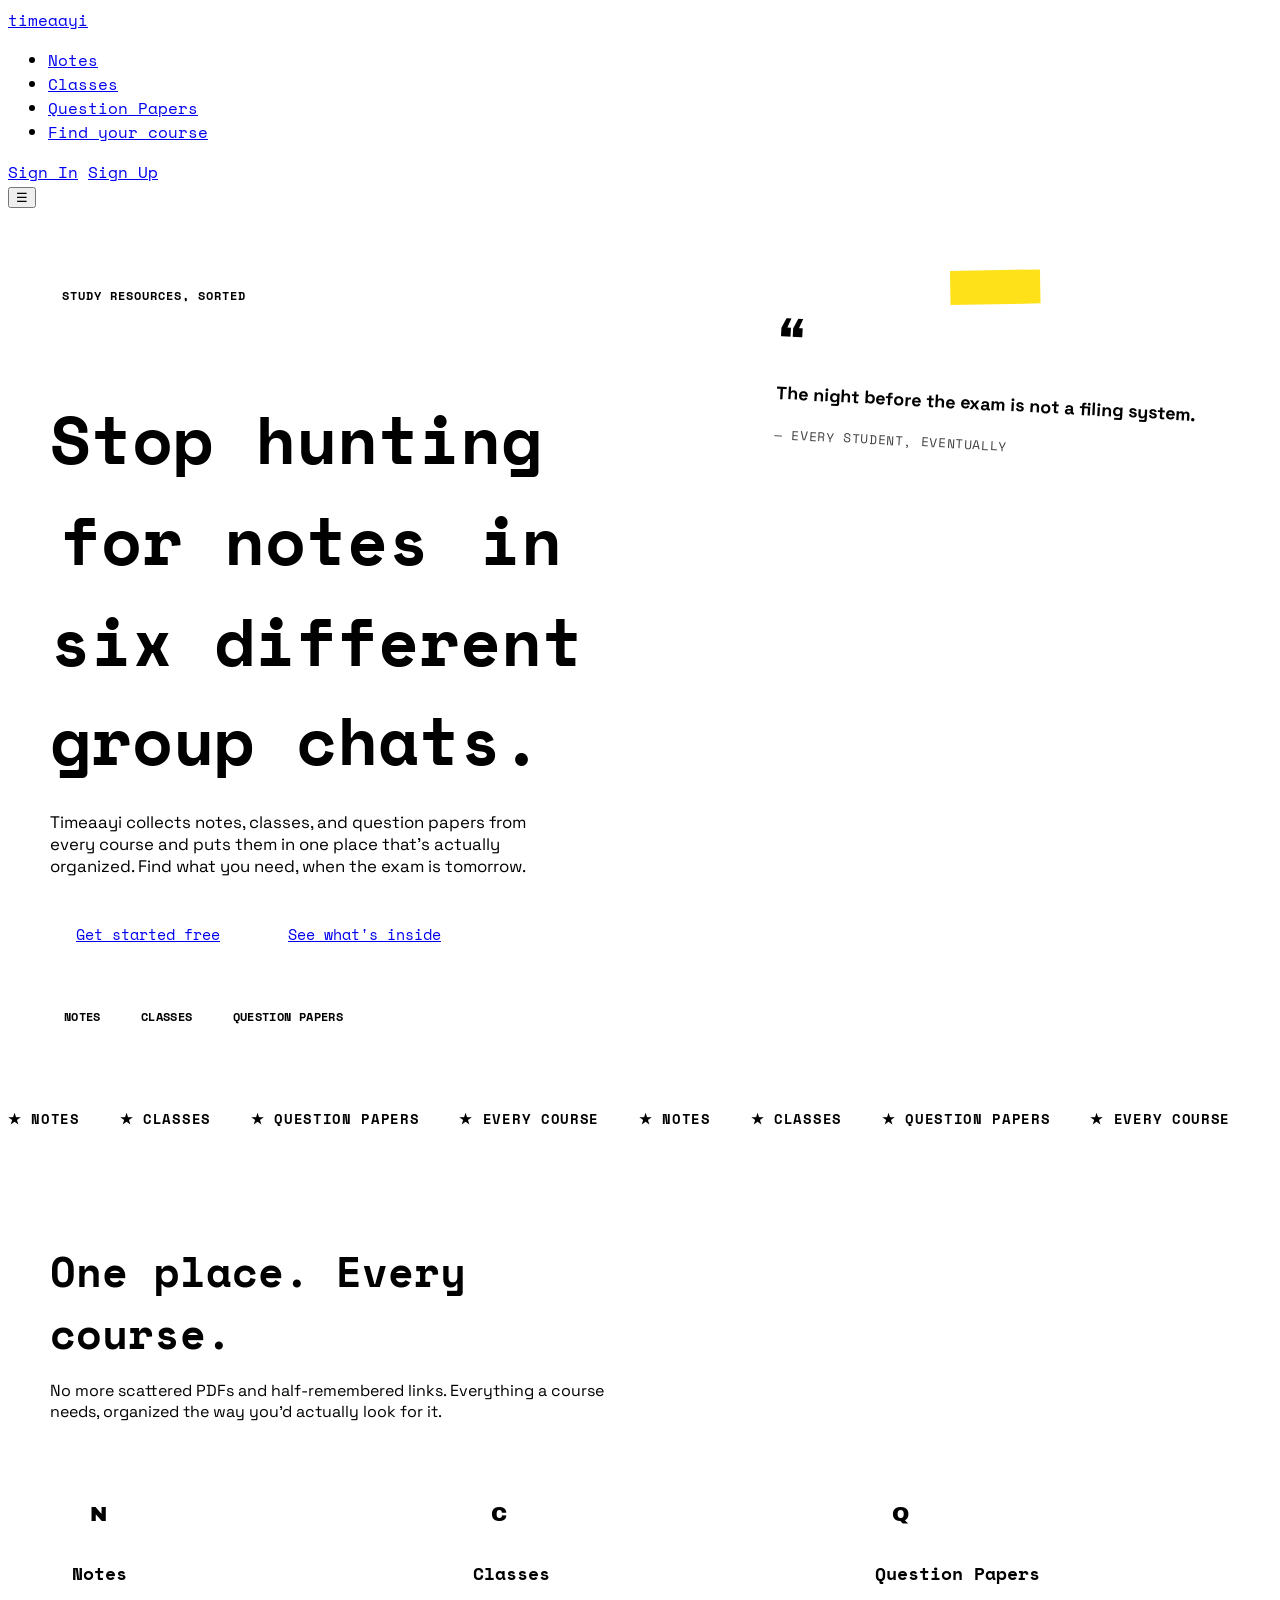
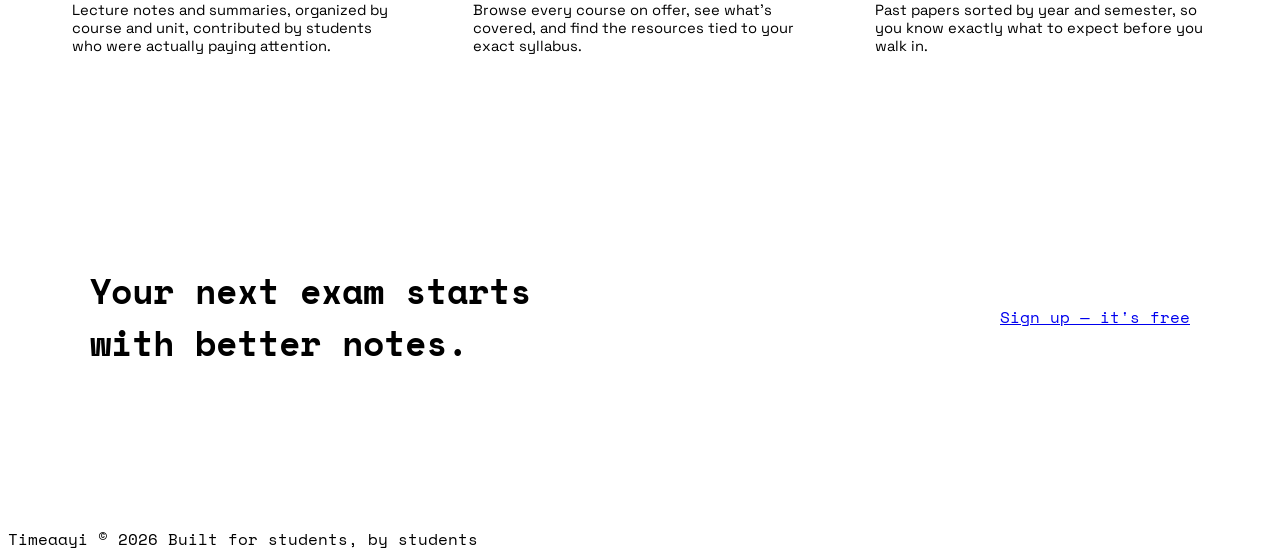
==== index.html @ 6e1e3964 "Add files via upload" ====
<!DOCTYPE html>
<html lang="en">
<head>
<meta charset="UTF-8">
<meta name="viewport" content="width=device-width, initial-scale=1.0">
<title>Timeaayi — Study resources, actually organized</title>
<meta name="description" content="Timeaayi collects notes, classes, and question papers across every course, in one place.">
<link rel="preconnect" href="https://fonts.googleapis.com">
<link rel="preconnect" href="https://fonts.gstatic.com" crossorigin>
<link href="https://fonts.googleapis.com/css2?family=Archivo+Black&family=Space+Grotesk:wght@400;500;600;700&family=Space+Mono:wght@400;700&display=swap" rel="stylesheet">
<link rel="stylesheet" href="assets/css/main.css">
<style>
  body {
    background: var(--yellow);
    font-family: 'Space Mono', monospace;
    background-image:
      linear-gradient(var(--black) 1px, transparent 1px),
      linear-gradient(90deg, var(--black) 1px, transparent 1px);
    background-size: 42px 42px;
    background-position: -1px -1px;
    background-attachment: fixed;
  }

  body::before {
    content: "";
    position: fixed;
    inset: 0;
    background: var(--yellow);
    opacity: 0.94;
    z-index: -1;
  }

  .wrap { max-width: 1180px; margin: 0 auto; padding: 0 24px; }

  /* ---------- HERO ---------- */
  .hero { padding: 72px 0 60px; }

  .hero-inner {
    display: grid;
    grid-template-columns: 1.15fr 0.85fr;
    gap: 48px;
    align-items: start;
  }

  .eyebrow {
    display: inline-block;
    background: var(--blue);
    color: var(--white);
    font-weight: 700;
    font-size: 0.78rem;
    text-transform: uppercase;
    letter-spacing: 0.08em;
    padding: 6px 12px;
    border: var(--border);
    box-shadow: var(--shadow-sm);
    margin-bottom: 22px;
  }

  .hero h1 {
    font-size: clamp(2.4rem, 5.4vw, 4.2rem);
    margin-bottom: 22px;
  }

  .hero h1 .highlight {
    background: var(--white);
    box-shadow: var(--shadow-sm);
    border: var(--border);
    padding: 2px 10px;
    display: inline-block;
  }

  .hero p.lead {
    font-family: 'Space Grotesk', sans-serif;
    font-size: 1.05rem;
    max-width: 46ch;
    margin-bottom: 32px;
    font-weight: 400;
  }

  .hero-ctas { display: flex; gap: 16px; flex-wrap: wrap; margin-bottom: 40px; }
  .hero-ctas .btn { padding: 14px 26px; font-size: 0.95rem; }

  .resource-tags { display: flex; gap: 12px; flex-wrap: wrap; }

  .tag {
    font-size: 0.78rem;
    font-weight: 700;
    text-transform: uppercase;
    letter-spacing: 0.03em;
    background: var(--white);
    border: var(--border);
    padding: 8px 14px;
    box-shadow: var(--shadow-sm);
  }
  .tag.notes { background: var(--pink); color: var(--white); }
  .tag.classes { background: var(--blue); color: var(--white); }
  .tag.papers { background: var(--orange); color: var(--white); }

  /* ---------- QUOTE STICKY NOTE ---------- */
  .quote-note {
    background: var(--white);
    border: var(--border);
    box-shadow: var(--shadow-lg);
    padding: 34px 28px 30px;
    transform: rotate(3deg);
    position: relative;
    margin-top: 8px;
  }
  .quote-note::before {
    content: "";
    position: absolute;
    top: -18px;
    left: 50%;
    transform: translateX(-50%) rotate(-4deg);
    width: 90px;
    height: 34px;
    background: rgba(255, 222, 0, 0.9);
    border: 2px solid var(--black);
  }
  .quote-mark {
    font-family: 'Archivo Black', sans-serif;
    font-size: 3.2rem;
    line-height: 1;
    color: var(--orange);
    display: block;
    margin-bottom: 4px;
  }
  .quote-note p { font-size: 1.12rem; font-weight: 700; line-height: 1.4; margin-bottom: 16px; font-family: 'Space Grotesk', sans-serif; }
  .quote-attr { font-size: 0.8rem; font-weight: 400; text-transform: uppercase; letter-spacing: 0.05em; opacity: 0.75; }

  /* ---------- STRIP / MARQUEE ---------- */
  .strip {
    border-top: var(--border);
    border-bottom: var(--border);
    background: var(--black);
    color: var(--yellow);
    overflow: hidden;
    white-space: nowrap;
    padding: 12px 0;
  }
  .strip-track {
    display: inline-flex;
    gap: 40px;
    animation: scroll-left 15s linear infinite;
    font-weight: 700;
    text-transform: uppercase;
    font-size: 0.85rem;
    letter-spacing: 0.05em;
  }
  .strip-track span { flex-shrink: 0; }
  @keyframes scroll-left {
    from { transform: translateX(2000px); }
    to { transform: translateX(-100%); }
  }

  /* ---------- WHAT WE OFFER ---------- */
  .offer { padding: 64px 0 72px; }
  .offer-head { max-width: 60ch; margin-bottom: 40px; }
  .offer-head h2 { font-size: clamp(1.8rem, 3.6vw, 2.6rem); margin-bottom: 14px; }
  .offer-head p { font-family: 'Space Grotesk', sans-serif; }
  .offer-grid { display: grid; grid-template-columns: repeat(3, 1fr); gap: 24px; }

  .card {
    background: var(--white);
    border: var(--border);
    box-shadow: var(--shadow-md);
    padding: 26px 22px;
    transition: transform 0.12s ease, box-shadow 0.12s ease;
  }
  .card:hover { transform: translate(-3px, -3px); box-shadow: 10px 10px 0px var(--black); }

  .card .icon-block {
    width: 52px;
    height: 52px;
    border: var(--border);
    display: flex;
    align-items: center;
    justify-content: center;
    font-family: 'Archivo Black', sans-serif;
    font-size: 1.3rem;
    margin-bottom: 18px;
  }
  .card:nth-child(1) .icon-block { background: var(--pink); color: var(--white); }
  .card:nth-child(2) .icon-block { background: var(--blue); color: var(--white); }
  .card:nth-child(3) .icon-block { background: var(--orange); color: var(--white); }
  .card h3 { font-size: 1.15rem; margin-bottom: 10px; }
  .card p { font-size: 0.92rem; font-weight: 400; font-family: 'Space Grotesk', sans-serif; }

  /* ---------- FOOTER CTA ---------- */
  .final-cta { padding: 20px 0 80px; }
  .final-cta-box {
    background: var(--black);
    color: var(--white);
    border: var(--border);
    box-shadow: var(--shadow-lg);
    padding: 48px 40px;
    display: flex;
    align-items: center;
    justify-content: space-between;
    gap: 24px;
    flex-wrap: wrap;
  }
  .final-cta-box h2 { font-size: clamp(1.6rem, 3.4vw, 2.2rem); max-width: 24ch; }
  .final-cta-box .btn-primary { box-shadow: 7px 7px 0px var(--yellow); border-color: var(--white); }
  .final-cta-box .btn-primary:hover { box-shadow: 10px 10px 0px var(--yellow); }
  .final-cta-box .btn-primary:active { box-shadow: 2px 2px 0px var(--yellow); }

  @media (max-width: 860px) {
    .hero-inner { grid-template-columns: 1fr; }
    .quote-note { transform: rotate(0deg); max-width: 460px; }
    .offer-grid { grid-template-columns: 1fr; }
  }
  @media (max-width: 720px) {
    .final-cta-box { flex-direction: column; align-items: flex-start; }
  }
</style>
</head>
<body>

<header class="site-header">
  <nav class="site-nav" id="siteNav">
    <a href="index.html#top" class="site-logo brand">time<span>aayi</span></a>
    <ul class="nav-links">
      <li><a href="#offer">Notes</a></li>
      <li><a href="#offer">Classes</a></li>
      <li><a href="#offer">Question Papers</a></li>
      <li><a href="select-course.html">Find your course</a></li>
    </ul>
    <div class="auth-buttons" id="authButtons">
      <a href="signin.html" class="btn">Sign In</a>
      <a href="signup.html" class="btn btn-primary">Sign Up</a>
    </div>
    <button class="menu-toggle" id="menuToggle" aria-label="Toggle navigation menu" aria-expanded="false">☰</button>
  </nav>
</header>

<main id="top">
  <section class="hero">
    <div class="wrap hero-inner">
      <div>
        <span class="eyebrow">Study resources, sorted</span>
        <h1>Stop hunting <span class="highlight">for notes</span> in six different group chats.</h1>
        <p class="lead">Timeaayi collects notes, classes, and question papers from every course and puts them in one place that's actually organized. Find what you need, when the exam is tomorrow.</p>
        <div class="hero-ctas">
          <a href="select-course.html" class="btn btn-primary">Get started free</a>
          <a href="#offer" class="btn">See what's inside</a>
        </div>
        <div class="resource-tags">
          <span class="tag notes">Notes</span>
          <span class="tag classes">Classes</span>
          <span class="tag papers">Question Papers</span>
        </div>
      </div>

      <div class="quote-note">
        <span class="quote-mark">&ldquo;</span>
        <p>The night before the exam is not a filing system.</p>
        <span class="quote-attr">— every student, eventually</span>
      </div>
    </div>
  </section>

  <div class="strip" aria-hidden="true">
    <div class="strip-track">
      <span>★ NOTES</span><span>★ CLASSES</span><span>★ QUESTION PAPERS</span><span>★ EVERY COURSE</span>
      <span>★ NOTES</span><span>★ CLASSES</span><span>★ QUESTION PAPERS</span><span>★ EVERY COURSE</span>
    </div>
  </div>

  <section class="offer" id="offer">
    <div class="wrap">
      <div class="offer-head">
        <h2>One place. Every course.</h2>
        <p>No more scattered PDFs and half-remembered links. Everything a course needs, organized the way you'd actually look for it.</p>
      </div>
      <div class="offer-grid">
        <div class="card">
          <div class="icon-block">N</div>
          <h3>Notes</h3>
          <p>Lecture notes and summaries, organized by course and unit, contributed by students who were actually paying attention.</p>
        </div>
        <div class="card">
          <div class="icon-block">C</div>
          <h3>Classes</h3>
          <p>Browse every course on offer, see what's covered, and find the resources tied to your exact syllabus.</p>
        </div>
        <div class="card">
          <div class="icon-block">Q</div>
          <h3>Question Papers</h3>
          <p>Past papers sorted by year and semester, so you know exactly what to expect before you walk in.</p>
        </div>
      </div>
    </div>
  </section>

  <section class="final-cta">
    <div class="wrap">
      <div class="final-cta-box">
        <h2>Your next exam starts with better notes.</h2>
        <a href="signup.html" class="btn btn-primary">Sign up — it's free</a>
      </div>
    </div>
  </section>
</main>

<footer class="site-footer">
  <div class="footer-inner">
    <span>Timeaayi © 2026</span>
    <span>Built for students, by students</span>
  </div>
</footer>

<script src="assets/js/app.js"></script>
<script>
  const menuToggle = document.getElementById('menuToggle');
  const nav = document.getElementById('siteNav');

  menuToggle.addEventListener('click', () => {
    const isOpen = nav.classList.toggle('open');
    menuToggle.setAttribute('aria-expanded', isOpen);
    menuToggle.textContent = isOpen ? '✕' : '☰';
  });

  document.querySelectorAll('.nav-links a').forEach(link => {
    link.addEventListener('click', () => {
      nav.classList.remove('open');
      menuToggle.setAttribute('aria-expanded', 'false');
      menuToggle.textContent = '☰';
    });
  });

  TimeaayiAuth.renderAuthButtons('authButtons');
</script>

</body>
</html>
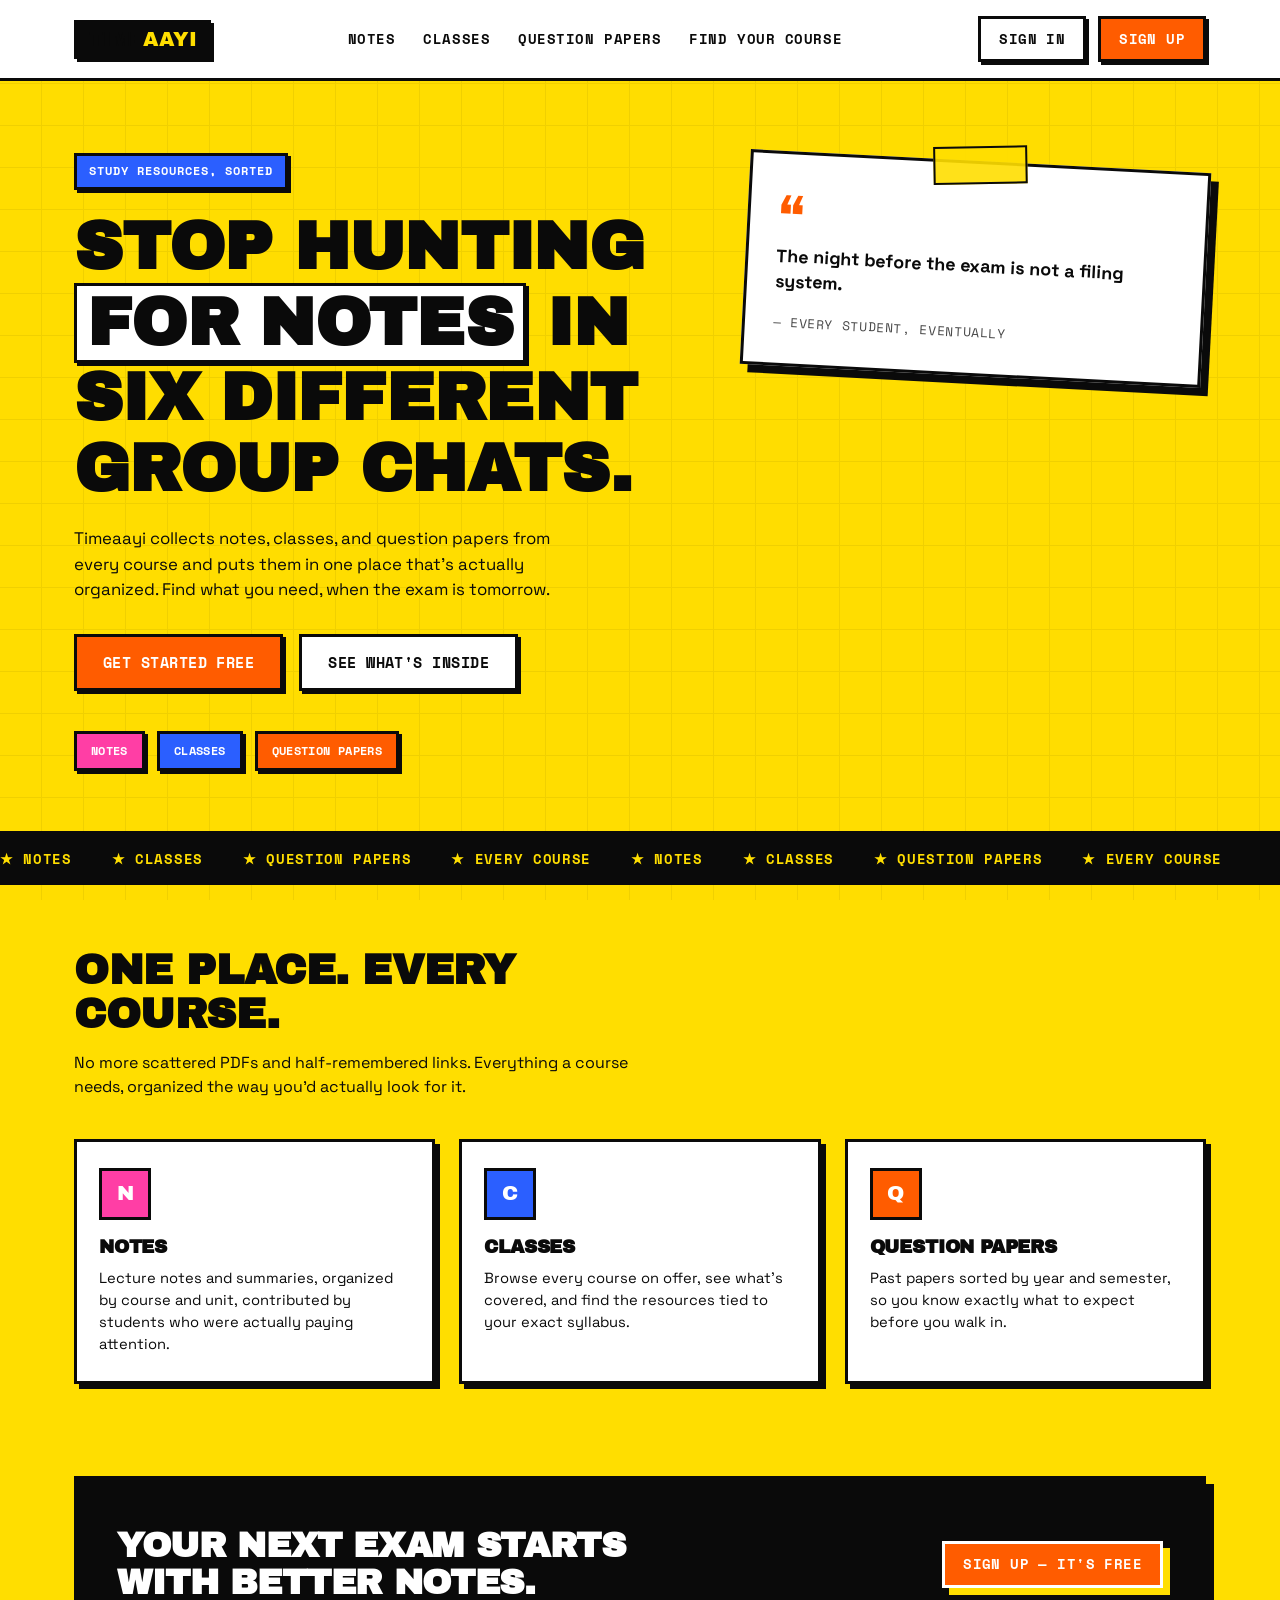
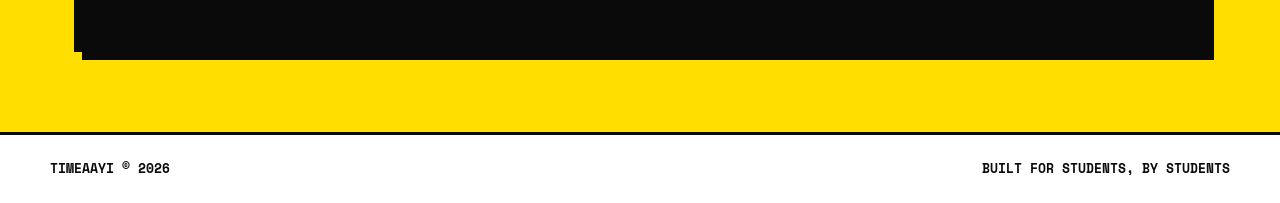
==== commit 84b9a38d: "Update course link and signup button in index.html" ====
--- a/index.html
+++ b/index.html
@@ -224,7 +224,7 @@
       <li><a href="#offer">Notes</a></li>
       <li><a href="#offer">Classes</a></li>
       <li><a href="#offer">Question Papers</a></li>
-      <li><a href="select-course.html">Find your course</a></li>
+      <li><a href="#offer">Find your course</a></li>
     </ul>
     <div class="auth-buttons" id="authButtons">
       <a href="signin.html" class="btn">Sign In</a>
@@ -242,7 +242,7 @@
         <h1>Stop hunting <span class="highlight">for notes</span> in six different group chats.</h1>
         <p class="lead">Timeaayi collects notes, classes, and question papers from every course and puts them in one place that's actually organized. Find what you need, when the exam is tomorrow.</p>
         <div class="hero-ctas">
-          <a href="select-course.html" class="btn btn-primary">Get started free</a>
+          <a href="signup.html" class="btn btn-primary">Get started free</a>
           <a href="#offer" class="btn">See what's inside</a>
         </div>
         <div class="resource-tags">
--- a/assets/css/main.css
+++ b/assets/css/main.css
@@ -0,0 +1,219 @@
+/* ============================================================
+   TIMEAAYI — SHARED NEO-BRUTALISM DESIGN SYSTEM
+   Loaded by every page. Page-specific styles live in each
+   page's own <style> block and build on these tokens.
+   ============================================================ */
+
+:root {
+  --black: #0a0a0a;
+  --white: #ffffff;
+  --yellow: #ffde00;
+  --blue: #2b5fff;
+  --orange: #ff5c00;
+  --pink: #ff3ea5;
+  --gray: #f2f0e9;
+
+  --border: 3px solid var(--black);
+  --border-thick: 4px solid var(--black);
+  --shadow-sm: 3px 3px 0px var(--black);
+  --shadow-md: 5px 5px 0px var(--black);
+  --shadow-lg: 8px 8px 0px var(--black);
+}
+
+* { box-sizing: border-box; margin: 0; padding: 0; }
+
+html { scroll-behavior: smooth; }
+
+body {
+  font-family: 'Space Grotesk', sans-serif;
+  color: var(--black);
+  line-height: 1.5;
+}
+
+h1, h2, h3, .brand {
+  font-family: 'Archivo Black', sans-serif;
+  text-transform: uppercase;
+  letter-spacing: -0.01em;
+  line-height: 1.05;
+}
+
+a { color: inherit; }
+
+:focus-visible {
+  outline: 3px solid var(--blue);
+  outline-offset: 3px;
+}
+
+@media (prefers-reduced-motion: reduce) {
+  html { scroll-behavior: auto; }
+  * { animation-duration: 0.001ms !important; animation-iteration-count: 1 !important; transition-duration: 0.001ms !important; }
+}
+
+/* ---------- Shared site header / nav ---------- */
+.site-header {
+  background: var(--white);
+  border-bottom: var(--border);
+  position: sticky;
+  top: 0;
+  z-index: 50;
+}
+
+.site-nav {
+  max-width: 1180px;
+  margin: 0 auto;
+  display: flex;
+  align-items: center;
+  justify-content: space-between;
+  gap: 16px;
+  padding: 16px 24px;
+}
+
+.site-logo {
+  font-family: 'Archivo Black', sans-serif;
+  font-size: 20px;
+  text-decoration: none;
+  color: var(--black);
+  background: var(--black);
+  padding: 6px 12px;
+  border: var(--border);
+  box-shadow: var(--shadow-sm);
+  white-space: nowrap;
+}
+.site-logo span { color: var(--yellow); }
+
+.nav-links {
+  display: flex;
+  gap: 28px;
+  list-style: none;
+  font-weight: 700;
+  font-size: 0.85rem;
+  text-transform: uppercase;
+  letter-spacing: 0.04em;
+}
+
+.nav-links a { text-decoration: none; position: relative; padding-bottom: 2px; }
+.nav-links a::after {
+  content: "";
+  position: absolute;
+  left: 0; bottom: -3px;
+  width: 0%;
+  height: 3px;
+  background: var(--orange);
+  transition: width 0.15s ease;
+}
+.nav-links a:hover::after, .nav-links a:focus-visible::after { width: 100%; }
+
+.auth-buttons { display: flex; gap: 12px; flex-shrink: 0; align-items: center; }
+
+/* ---------- Shared buttons ---------- */
+.btn {
+  font-family: 'Space Mono', monospace;
+  font-weight: 700;
+  font-size: 0.85rem;
+  text-transform: uppercase;
+  letter-spacing: 0.03em;
+  padding: 10px 18px;
+  border: var(--border);
+  background: var(--white);
+  box-shadow: var(--shadow-sm);
+  cursor: pointer;
+  transition: transform 0.1s ease, box-shadow 0.1s ease;
+  text-decoration: none;
+  display: inline-block;
+  color: var(--black);
+}
+.btn:hover { transform: translate(-2px, -2px); box-shadow: 6px 6px 0px var(--black); }
+.btn:active { transform: translate(2px, 2px); box-shadow: 1px 1px 0px var(--black); }
+.btn:disabled { cursor: not-allowed; opacity: 0.5; transform: none; box-shadow: var(--shadow-sm); }
+
+.btn-primary { background: var(--orange); color: var(--white); }
+.btn-block { width: 100%; text-align: center; }
+
+.menu-toggle {
+  display: none;
+  border: var(--border);
+  background: var(--white);
+  box-shadow: var(--shadow-sm);
+  width: 42px;
+  height: 42px;
+  font-size: 1.2rem;
+  font-weight: 700;
+  cursor: pointer;
+}
+
+/* ---------- Shared footer ---------- */
+.site-footer {
+  border-top: var(--border);
+  background: var(--white);
+  padding: 24px;
+}
+.footer-inner {
+  max-width: 1180px;
+  margin: 0 auto;
+  display: flex;
+  justify-content: space-between;
+  align-items: center;
+  flex-wrap: wrap;
+  gap: 12px;
+  font-size: 0.8rem;
+  font-weight: 700;
+  text-transform: uppercase;
+}
+
+/* ---------- Shared form banner (errors / success) ---------- */
+.form-banner {
+  display: none;
+  font-family: 'Space Mono', monospace;
+  font-size: 13px;
+  font-weight: 700;
+  text-transform: uppercase;
+  padding: 12px 14px;
+  border: 2px solid var(--black);
+  margin-bottom: 18px;
+}
+.form-banner.error { background: var(--black); color: var(--orange); }
+.form-banner.success { background: var(--black); color: var(--yellow); }
+.form-banner.show { display: block; }
+
+.field-error {
+  background: var(--black);
+  color: var(--orange);
+  padding: 5px 10px;
+  font-size: 0.75rem;
+  font-family: 'Space Mono', monospace;
+  border: 2px solid var(--black);
+  margin-top: 6px;
+  display: none;
+  text-transform: uppercase;
+}
+.field-error.show { display: block; }
+
+@media (max-width: 720px) {
+  .nav-links, .auth-buttons { display: none; }
+  .menu-toggle { display: block; }
+  .site-nav.open .nav-links {
+    display: flex;
+    flex-direction: column;
+    position: absolute;
+    top: 100%;
+    left: 0;
+    right: 0;
+    background: var(--white);
+    border-top: var(--border);
+    border-bottom: var(--border);
+    padding: 20px 24px;
+    gap: 18px;
+  }
+  .site-nav.open .auth-buttons {
+    display: flex;
+    flex-direction: column;
+    align-items: stretch;
+    position: absolute;
+    top: calc(100% + 168px);
+    left: 0;
+    right: 0;
+    background: var(--white);
+    padding: 0 24px 20px;
+    border-bottom: var(--border);
+  }
+}
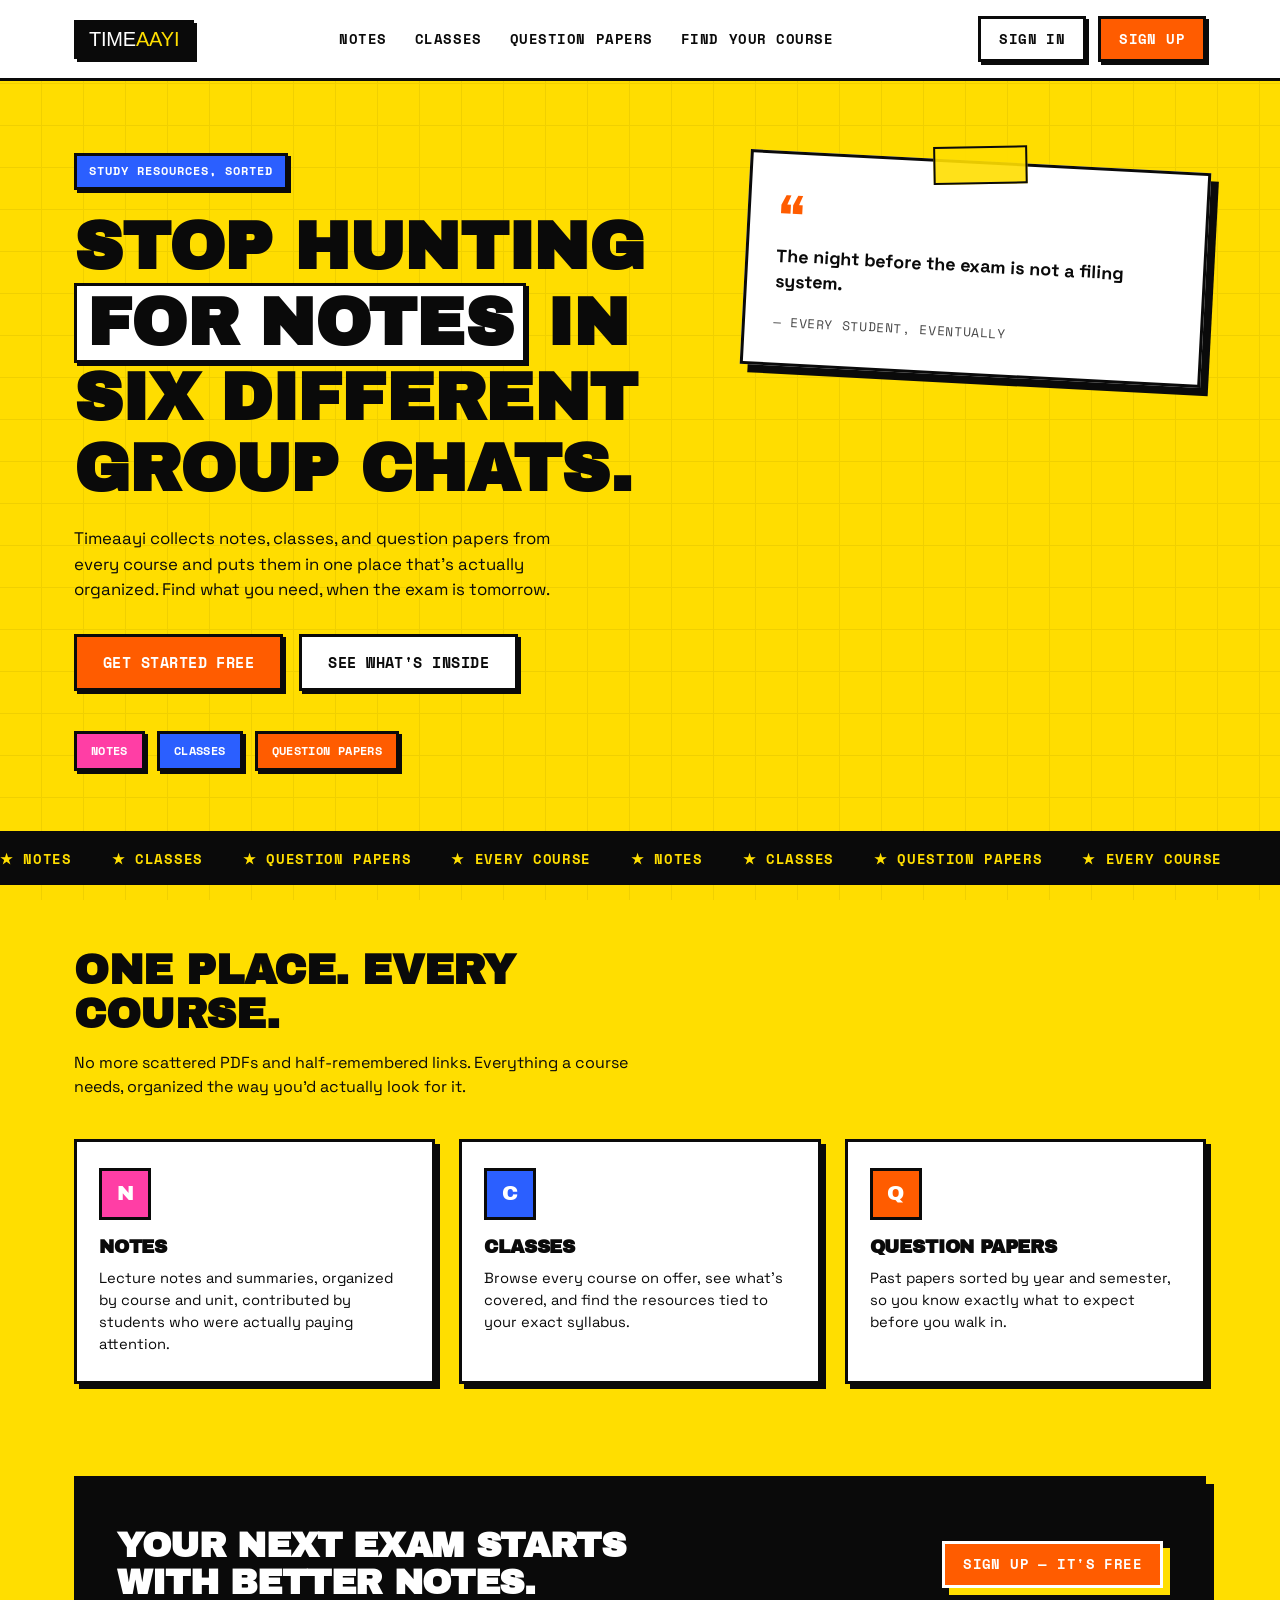
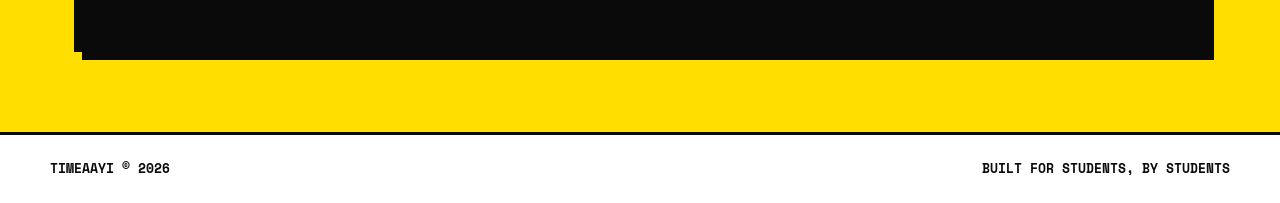
==== commit 2ed8b398: "Add favicon and preconnect links in index.html" ====
--- a/index.html
+++ b/index.html
@@ -5,6 +5,7 @@
 <meta name="viewport" content="width=device-width, initial-scale=1.0">
 <title>Timeaayi — Study resources, actually organized</title>
 <meta name="description" content="Timeaayi collects notes, classes, and question papers across every course, in one place.">
+<link rel="icon" type="image/png" href="https://drive.google.com/uc?export=view&id=1YP3TuuRX9rFD3m8IveM0EgxQuzHbt_Qt">
 <link rel="preconnect" href="https://fonts.googleapis.com">
 <link rel="preconnect" href="https://fonts.gstatic.com" crossorigin>
 <link href="https://fonts.googleapis.com/css2?family=Archivo+Black&family=Space+Grotesk:wght@400;500;600;700&family=Space+Mono:wght@400;700&display=swap" rel="stylesheet">
--- a/assets/css/main.css
+++ b/assets/css/main.css
@@ -69,10 +69,10 @@
 }
 
 .site-logo {
-  font-family: 'Archivo Black', sans-serif;
+  font-family: 'Anton', sans-serif;
   font-size: 20px;
   text-decoration: none;
-  color: var(--black);
+  color: var(--white);
   background: var(--black);
   padding: 6px 12px;
   border: var(--border);
